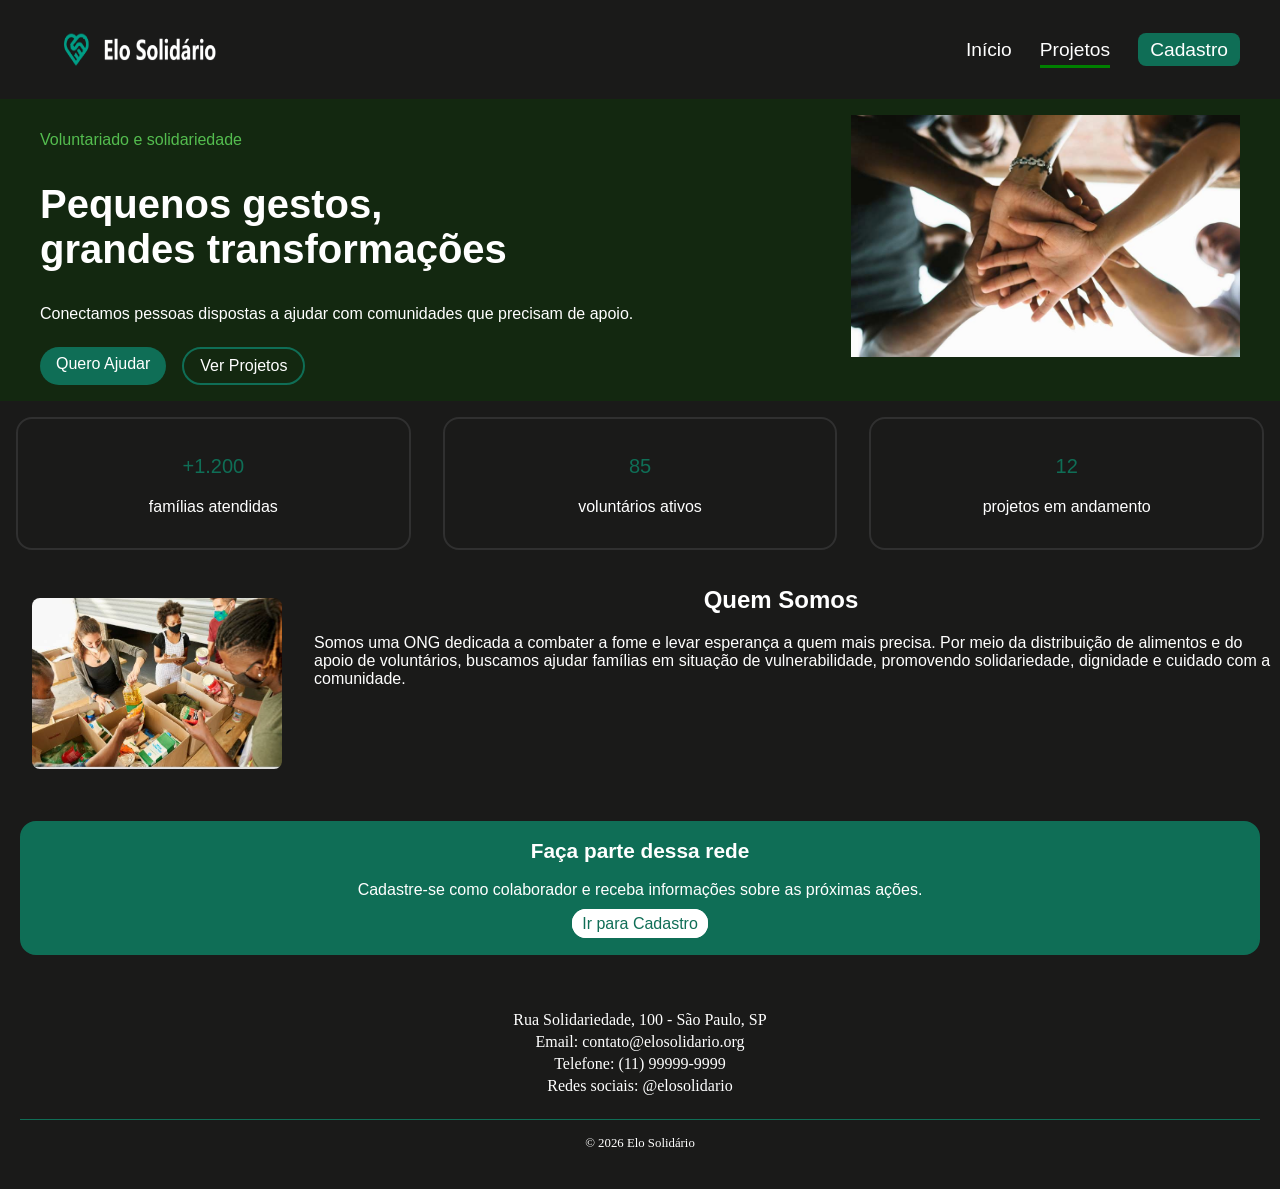
==== index.html @ 7ad9a14f "Estiliza section de cadastro e rodape" ====
<!doctype html>
<html lang="pt-BR">
  <head>
    <meta charset="UTF-8" />
    <meta name="viewport" content="width=device-width, initial-scale=1.0" />
    <title>Elo Solidário</title>
    <link rel="stylesheet" href="style.css" />
  </head>
  <body>
    <header class="cabecalho">
      <img
        class="cabecalho__logo"
        src="img/elo-solidario-logo.png"
        width="200"
        height="67"
        alt="logo elo solidário"
      />

      <nav class="menu">
        <ul class="menu__lista">
          <li class="menu__item">
            <a class="menu__link" href="index.html">Início</a>
          </li>
          <li class="menu__item">
            <a class="menu__link-ativo" href="projetos.html">Projetos</a>
            <ul class="menu__submenu">
              <li>
                <a class="menu__sublink" href="projetos.html#como-doar"
                  >Como doar</a
                >
              </li>
              <li>
                <a class="menu__sublink" href="projetos.html#voluntario"
                  >Seja Voluntário</a
                >
              </li>
            </ul>
          </li>
          <li class="menu__item">
            <a class="menu__botao" href="cadastro.html">Cadastro</a>
          </li>
        </ul>
      </nav>
    </header>

    <main>
      <div id="app"></div>

      <section class="destaque">
        <div class="caixa__principal">
          <div class="conteudo__texto">
            <p class="texto__secundario">Voluntariado e solidariedade</p>
            <h1 class="texto__principal">
              Pequenos gestos, grandes transformações
            </h1>
            <p class="texto__paragrafo">
              Conectamos pessoas dispostas a ajudar com comunidades que precisam
              de apoio.
            </p>

            <div class="botoes__acao">
              <a class="btn__ajudar" href="cadastro.html" data-link=""
                >Quero Ajudar</a
              >
              <a class="btn__projetos" href="projetos.html" data-link=""
                >Ver Projetos</a
              >
            </div>
          </div>

          <div class="imagem__principal">
            <img
              src="img/foto-de-capa.jpg"
              width="250"
              height="150"
              alt="Pessoas participando de uma ação solidária"
            />
          </div>
        </div>
      </section>

      <section class="numeros">
        <div class="numeros__item">
          <p class="numeros__valor">+1.200</p>
          <p class="numeros__descricao">famílias atendidas</p>
        </div>
        <div class="numeros__item">
          <p class="numeros__valor">85</p>
          <p class="numeros__descricao">voluntários ativos</p>
        </div>
        <div class="numeros__item">
          <p class="numeros__valor">12</p>
          <p class="numeros__descricao">projetos em andamento</p>
        </div>
      </section>

      <section class="quem__somos">
        <div class="quem__somos__container">
          <img
            class="quem__somos__imagem"
            src="img/quem-somos-nos.jpg"
            width="250"
            height="150"
            alt="Voluntários organizando alimentos para doação"
          />
          <div class="quem__somos__texto">
            <h2 class="quem__somos__principal">Quem Somos</h2>
            <p class="quem__somos__paragrafo">
              Somos uma ONG dedicada a combater a fome e levar esperança a quem
              mais precisa. Por meio da distribuição de alimentos e do apoio de
              voluntários, buscamos ajudar famílias em situação de
              vulnerabilidade, promovendo solidariedade, dignidade e cuidado com
              a comunidade.
            </p>
          </div>
        </div>
      </section>
      <div class="parte__escura">
        <section class="chamada__cadastro">
          <div class="chamada__cadastro__container">
            <h2 class="chamada__cadastro__titulo">Faça parte dessa rede</h2>
            <p class="chamada__cadastro__descricao">
              Cadastre-se como colaborador e receba informações sobre as
              próximas ações.
            </p>
            <a href="cadastro.html" class="chamada__cadastro__botao"
              >Ir para Cadastro</a
            >
          </div>
        </section>
      </div>
    </main>

    <footer class="rodape">
      <address class="rodape__contato">
        <p>Rua Solidariedade, 100 - São Paulo, SP</p>
        <p>Email: contato@elosolidario.org</p>
        <p>Telefone: (11) 99999-9999</p>
        <p>Redes sociais: @elosolidario</p>
      </address>

      <p class="rodape__copyright">&copy; 2026 Elo Solidário</p>
    </footer>
    <script type="module" src="main.js"></script>
  </body>
</html>
---- style.css ----
body {
  margin: 0;
}

/* MENU CABEÇALHO */

.cabecalho {
  background-color: #1a1a19;
  margin: auto 0;
  display: flex;
  justify-content: space-between;
  align-items: center;
  padding: 16px 40px;
}
.menu__lista {
  display: flex;
  align-items: baseline;
  gap: 28px;
  list-style: none;
  margin: 0;
  padding: 0;
}

.menu__link,
.menu__link-ativo,
.menu__botao {
  color: white;
  font-size: 1.2rem;
  font-family: "Franklin Gothic Medium", "Arial Narrow", Arial, sans-serif;
  text-decoration: none;
}

.menu__link-ativo {
  border-bottom: 3px solid green;
  padding-bottom: 5px;
}

.menu__botao {
  background-color: #0f6e56;
  padding: 6px 12px;
  border-radius: 8px;
}

.menu__item {
  position: relative;
}

.menu__submenu {
  display: none;
  position: absolute;
  top: 100%;
  left: 0;
  list-style: none;
  margin: 0;
  padding: 0;
  background-color: #1a1a19;
}
.menu__item:hover .menu__submenu,
.menu__item:focus-within .menu__submenu {
  display: block;
}

.menu__sublink {
  color: white;
  text-decoration: none;
  display: block;
  padding: 8px 16px;
  white-space: nowrap;
  font-family: "Franklin Gothic Medium", "Arial Narrow", Arial, sans-serif;
  font-size: 1.2rem;
}

/* CAIXA PRINCIPAL */
.destaque {
  background-color: #132810;
  padding: 0;
}

.caixa__principal {
  padding: 1rem 40px;
  display: flex;
  align-items: flex-start;
  gap: 2rem;
}

.texto__principal {
  font-size: 2.5rem;
  max-width: 500px;
  font-family: "Franklin Gothic Medium", "Arial Narrow", Arial, sans-serif;
  color: white;
}

.texto__secundario {
  font-size: 1rem;
  font-family: "Franklin Gothic Medium", "Arial Narrow", Arial, sans-serif;
  color: #54bd4f;
}

.texto__paragrafo {
  font-size: 1rem;
  font-family: "Franklin Gothic Medium", "Arial Narrow", Arial, sans-serif;
  color: white;
  max-width: 600px;
  margin-top: 1rem;
}

.botoes__acao {
  display: flex;
  gap: 1rem;
  margin-top: 1.5rem;
  flex-wrap: wrap;
}
.btn__ajudar {
  background-color: #0f6e56;
  color: white;
  padding: 8px 16px;
  border-radius: 20px;
  text-decoration: none;
  font-family: "Franklin Gothic Medium", "Arial Narrow", Arial, sans-serif;
  font-size: 1rem;
}

.btn__projetos {
  background-color: #132810;
  border: 2px solid #0f6e56;
  color: white;
  padding: 8px 16px;
  border-radius: 20px;
  text-decoration: none;
  font-family: "Franklin Gothic Medium", "Arial Narrow", Arial, sans-serif;
  font-size: 1rem;
}

.conteudo__texto {
  flex: 2;
}

.imagem__principal {
  max-width: 100%;
  width: 100%;
  height: auto;
  border-radius: 8px;
  flex: 1;
}

.imagem__principal img {
  width: 100%;
  max-width: 450px;
  height: auto;
  display: block;
  margin-left: auto;
}

/* NUMERO DE PROJETOS */
.numeros {
  display:flex;
  background-color:#1A1A19;
  justify-content:center;
}
.numeros__item {
  border:2px solid #303030;
  padding:1rem 4rem;
  margin:1rem;
  border-radius:16px;
  width: 300px;
}

.numeros__valor {
  font-size:1.25rem;
  color:#0F6E56;
  font-family: "Franklin Gothic Medium", "Arial Narrow", Arial, sans-serif;
  text-align:center;
}

.numeros__descricao {
  font-size:1rem;
  color: white;
  font-family: "Franklin Gothic Medium", "Arial Narrow", Arial, sans-serif;
  text-align:center;
}

/* QUEM SOMOS NOS */
.quem__somos {
  background-color: #1A1A19;
}

.quem__somos__container {
  display:flex;
}

.quem__somos__imagem {
  max-width: 100%;
  width: 250px;
  height: auto;
  border-radius: 8px;
  margin-top: 2rem;
  margin-bottom: 2rem;
  margin-left: 2rem;
}

.quem__somos__principal {
  font-size: 1.5rem;
  color: white;
  font-family: "Franklin Gothic Medium", "Arial Narrow", Arial, sans-serif;
  text-align: center;
}

.quem__somos__paragrafo {
  font-size: 1rem;
  color: white;
  font-family: "Franklin Gothic Medium", "Arial Narrow", Arial, sans-serif;
  margin-top: 0.5rem;
  margin-left: 2rem;
}


/* CHAMADA PARA CADASTRO */
.parte__escura,
footer {
  background-color: #1a1a19;
  display: flow-root;
  padding: 20px;
}

.parte__escura .chamada__cadastro {
  background-color: transparent;
}

.chamada__cadastro__container {
  border: 2px solid #0f6e56;
  background-color: #0f6e56;
  border-radius: 16px;
  text-align: center;
  padding-bottom: 20px;
}

.chamada__cadastro__titulo {
  font-size: 1.3rem;
  color: white;
  font-family: "Franklin Gothic Medium", "Arial Narrow", Arial, sans-serif;
  text-align: center;
  margin-top: 1rem;
}

.chamada__cadastro__descricao {
  font-size: 1rem;
  color: white;
  font-family: "Franklin Gothic Medium", "Arial Narrow", Arial, sans-serif;
  text-align: center;
  margin-top: 0.5rem;
  margin-bottom: 1rem;
}

.chamada__cadastro__botao {
  text-decoration: none;
  border: 2px solid white;
  color: #0f6e56;
  background-color: white;
  border-radius: 14px;
  margin-bottom: 1rem;
  font-family: "Franklin Gothic Medium", "Arial Narrow", Arial, sans-serif;
  font-size: 1rem;
  padding: 4px 8px;
}

/* RODAPÉ */

.rodape {
background-color: #1a1a19;
  color: #ffffff;
  text-align: center;
  padding: 32px 20px;
}

.rodape__contato p {
  margin: 4px 0;
  font-style: normal;
  font-size: 1rem;
}

footer p {
  margin: 6px 0;
  font-size: 0.9rem;
}

footer > p {
  margin-top: 24px;
  padding-top: 16px;
  border-top: 1px solid #0f6e56;
  font-size: 0.8rem;
}


.toast {
  display: none;
  position: fixed;
  right: 1.5rem;
  bottom: 1.5rem;
  max-width: 320px;
  padding: 0.9rem 1rem;
  background-color: #0f6e56;
  color: #ffffff;
  border-radius: 8px;
  box-shadow: 0 8px 24px rgba(0, 0, 0, 0.35);
  font-weight: 600;
  z-index: 10;
}

.toast--visivel {
  display: block;
}

.toast::before {
  content: "✓ ";
}

.campo--erro {
  border: 2px solid #b3261e;
  background-color: #fdf3f2;
}

.campo--erro:focus {
  outline: 2px solid #b3261e;
  outline-offset: 2px;
}

.campo__erro {
  display: block;
  color: #b3261e;
  font-size: 0.875rem;
  margin-top: 0.25rem;
  margin-bottom: 0.75rem;
}

.campo__erro:empty {
  display: none;
}

/* Alto contraste */

.botao-contraste {
  background-color: transparent;
  color: white;
  border: 2px solid #000000;
  padding: 6px 12px;
  cursor: pointer;
  border-radius: 8px;
  font-family: "Franklin Gothic Medium", "Arial Narrow", Arial, sans-serif;
  border: 2px solid #ffffff;
}

body.alto-contraste {
  background-color: #000000;
  color: #ffffff;
}

body.alto-contraste header,
body.alto-contraste footer,
body.alto-contraste .cabecalho {
  background-color: #000000;
  color: #ffffff;
}

body.alto-contraste a {
  color: #ffff00;
}

body.alto-contraste input,
body.alto-contraste select,
body.alto-contraste button {
  background-color: #000000;
  color: #ffffff;
  border: 2px solid #ffffff;
}

a:focus-visible,
button:focus-visible,
input:focus-visible,
select:focus-visible {
  outline: 3px solid #ffff00;
  outline-offset: 3px;
}
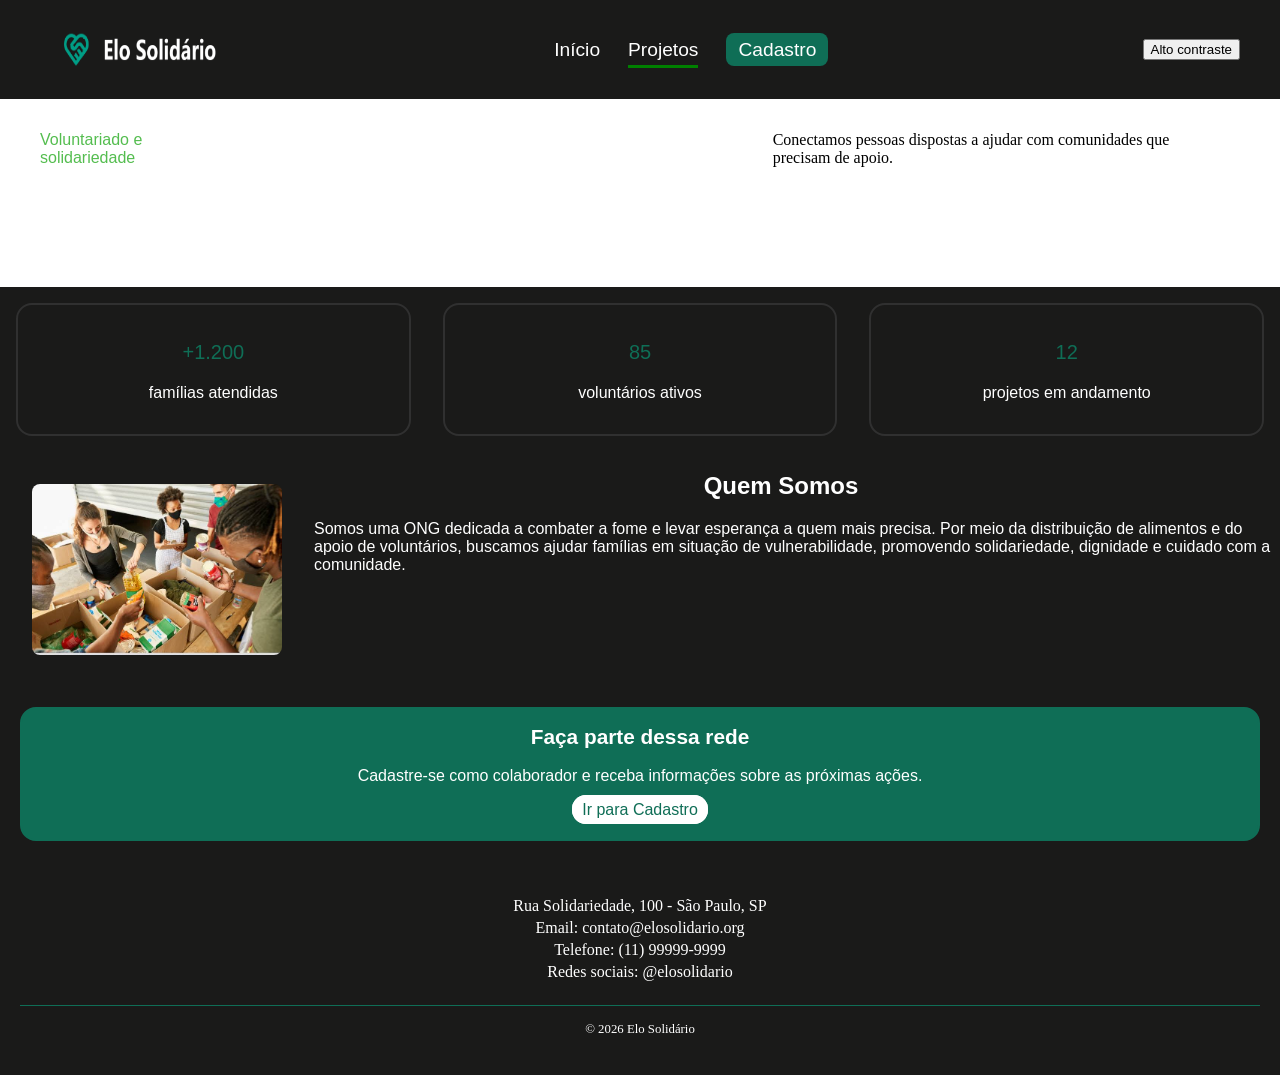
==== commit 32382703: "Merge branch 'main' into feature/estilizacao-css" ====
--- a/index.html
+++ b/index.html
@@ -41,32 +41,28 @@
           </li>
         </ul>
       </nav>
+       <button
+        id="alternar-contraste"
+        class="botao-contraste"
+        type="button"
+        aria-pressed="false"
+      >
+        Alto contraste
+      </button>
     </header>
 
     <main>
       <div id="app"></div>
 
-      <section class="destaque">
-        <div class="caixa__principal">
-          <div class="conteudo__texto">
-            <p class="texto__secundario">Voluntariado e solidariedade</p>
-            <h1 class="texto__principal">
-              Pequenos gestos, grandes transformações
-            </h1>
-            <p class="texto__paragrafo">
-              Conectamos pessoas dispostas a ajudar com comunidades que precisam
-              de apoio.
-            </p>
-
-            <div class="botoes__acao">
-              <a class="btn__ajudar" href="cadastro.html" data-link=""
-                >Quero Ajudar</a
-              >
-              <a class="btn__projetos" href="projetos.html" data-link=""
-                >Ver Projetos</a
-              >
-            </div>
-          </div>
+      <section class="caixa__principal">
+        <p class="texto__secundario">Voluntariado e solidariedade</p>
+        <h1 class="texto__principal">
+          Pequenos gestos, grandes transformações
+        </h1>
+        <p>
+          Conectamos pessoas dispostas a ajudar com comunidades que precisam de
+          apoio.
+        </p>
 
           <div class="imagem__principal">
             <img
@@ -78,6 +74,7 @@
           </div>
         </div>
       </section>
+      </main>
 
       <section class="numeros">
         <div class="numeros__item">
--- a/style.css
+++ b/style.css
@@ -336,17 +336,14 @@
   display: none;
 }
 
-/* Alto contraste */
+--Alto contraste--
 
 .botao-contraste {
-  background-color: transparent;
-  color: white;
+  background-color: #ffffff;
+  color: #000000;
   border: 2px solid #000000;
   padding: 6px 12px;
   cursor: pointer;
-  border-radius: 8px;
-  font-family: "Franklin Gothic Medium", "Arial Narrow", Arial, sans-serif;
-  border: 2px solid #ffffff;
 }
 
 body.alto-contraste {
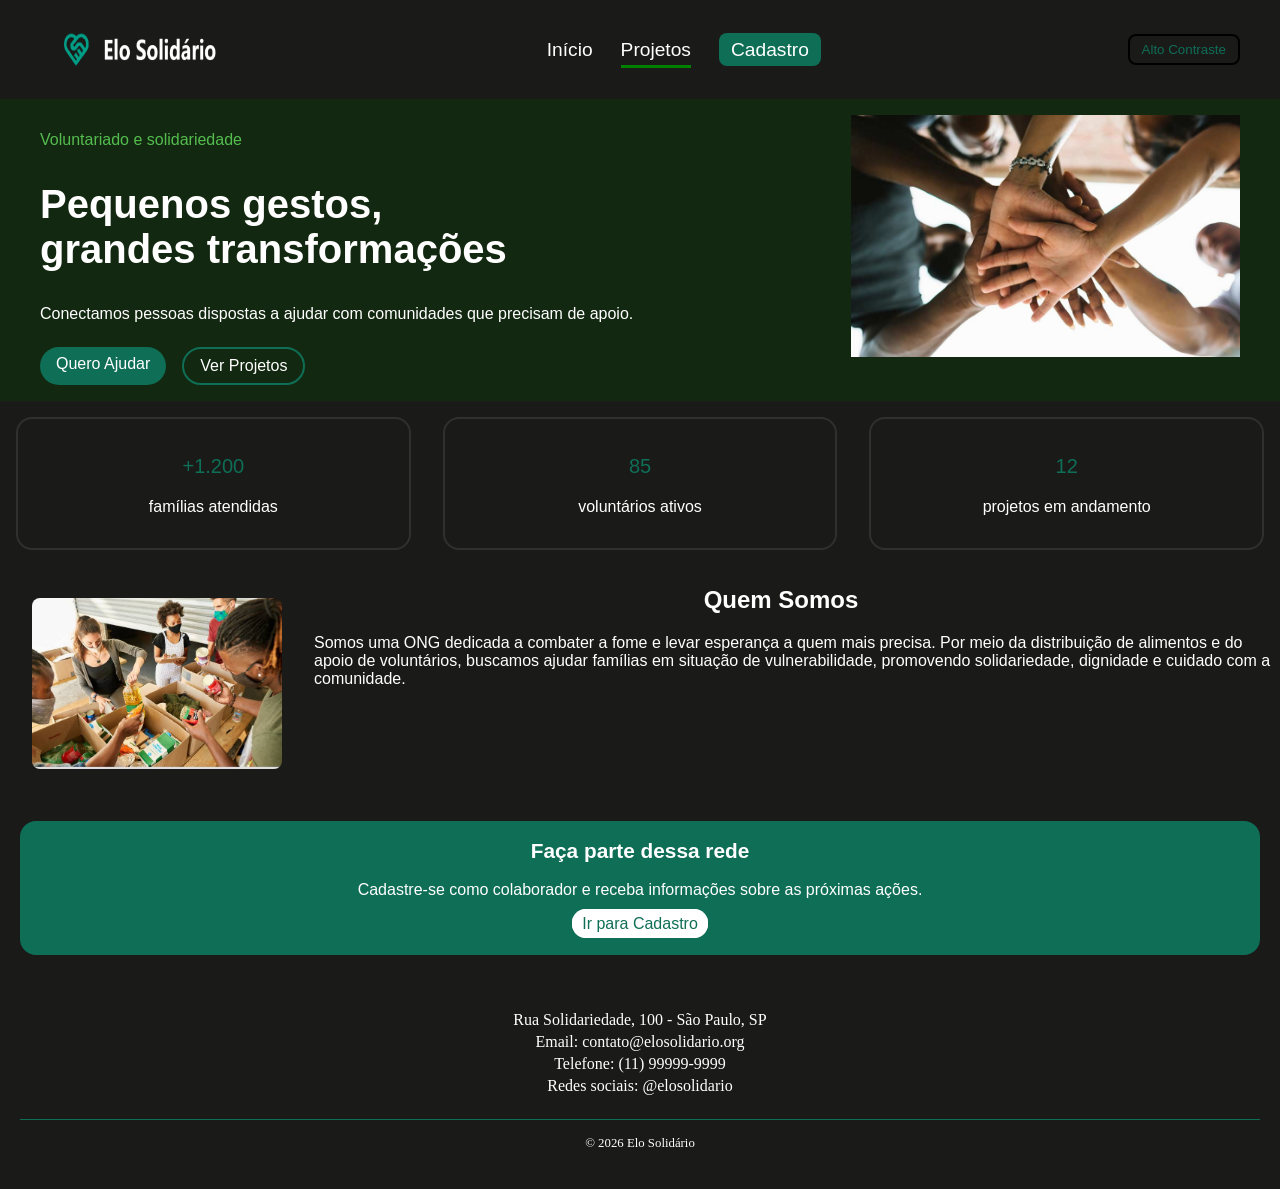
==== commit e1132ac7: "Estiliza section de cadastro e rodape" ====
--- a/index.html
+++ b/index.html
@@ -41,28 +41,36 @@
           </li>
         </ul>
       </nav>
-       <button
-        id="alternar-contraste"
-        class="botao-contraste"
-        type="button"
-        aria-pressed="false"
-      >
-        Alto contraste
-      </button>
+     <div class="acessibilidade">
+        <button class="botao__contraste" aria-label="Ativar alto contraste">Alto Contraste</button>
+      </div>
     </header>
 
     <main>
       <div id="app"></div>
 
-      <section class="caixa__principal">
-        <p class="texto__secundario">Voluntariado e solidariedade</p>
-        <h1 class="texto__principal">
-          Pequenos gestos, grandes transformações
-        </h1>
-        <p>
-          Conectamos pessoas dispostas a ajudar com comunidades que precisam de
-          apoio.
-        </p>
+      <section class="destaque">
+        <div class="caixa__principal">
+          <div class="conteudo__texto">
+            <p class="texto__secundario">Voluntariado e solidariedade</p>
+            <h1 class="texto__principal">
+              Pequenos gestos, grandes transformações
+            </h1>
+            <p class="texto__paragrafo">
+              Conectamos pessoas dispostas a ajudar com comunidades que precisam
+              de apoio.
+            </p>
+
+            <div class="botoes__acao">
+              <a class="btn__ajudar" href="cadastro.html" data-link=""
+                >Quero Ajudar</a
+              >
+              <a class="btn__projetos" href="projetos.html" data-link=""
+                >Ver Projetos</a
+              >
+            </div>
+          </div>
+          
 
           <div class="imagem__principal">
             <img
--- a/style.css
+++ b/style.css
@@ -336,14 +336,15 @@
   display: none;
 }
 
---Alto contraste--
-
-.botao-contraste {
-  background-color: #ffffff;
-  color: #000000;
-  border: 2px solid #000000;
+/*Alto contraste*/
+
+.botao__contraste {
+  background-color: transparent;
+  color: #0f6e56;             
+  border: 2px solid #000000; 
   padding: 6px 12px;
-  cursor: pointer;
+  cursor: pointer; 
+  border-radius: 8px;       
 }
 
 body.alto-contraste {
@@ -376,4 +377,4 @@
 select:focus-visible {
   outline: 3px solid #ffff00;
   outline-offset: 3px;
-}
+}
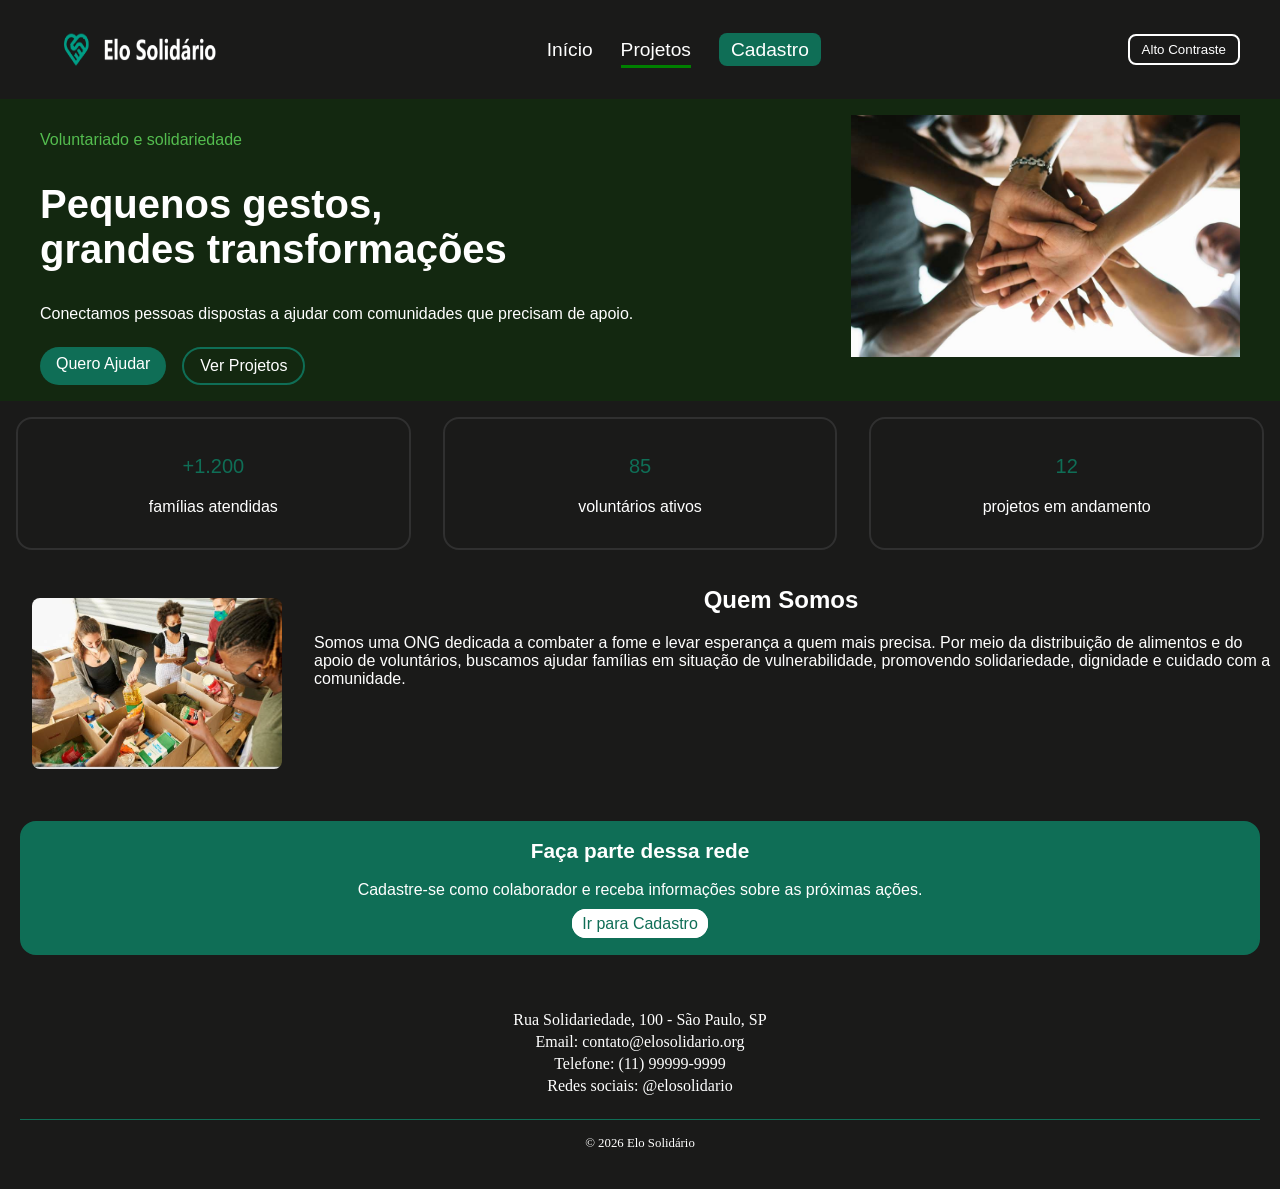
==== commit 23d72933: "fix: resolve sintaxe css e estrutura html" ====
--- a/index.html
+++ b/index.html
@@ -25,14 +25,10 @@
             <a class="menu__link-ativo" href="projetos.html">Projetos</a>
             <ul class="menu__submenu">
               <li>
-                <a class="menu__sublink" href="projetos.html#como-doar"
-                  >Como doar</a
-                >
+                <a class="menu__sublink" href="projetos.html#como-doar">Como doar</a>
               </li>
               <li>
-                <a class="menu__sublink" href="projetos.html#voluntario"
-                  >Seja Voluntário</a
-                >
+                <a class="menu__sublink" href="projetos.html#voluntario">Seja Voluntário</a>
               </li>
             </ul>
           </li>
@@ -57,20 +53,14 @@
               Pequenos gestos, grandes transformações
             </h1>
             <p class="texto__paragrafo">
-              Conectamos pessoas dispostas a ajudar com comunidades que precisam
-              de apoio.
+              Conectamos pessoas dispostas a ajudar com comunidades que precisam de apoio.
             </p>
 
             <div class="botoes__acao">
-              <a class="btn__ajudar" href="cadastro.html" data-link=""
-                >Quero Ajudar</a
-              >
-              <a class="btn__projetos" href="projetos.html" data-link=""
-                >Ver Projetos</a
-              >
+              <a class="btn__ajudar" href="cadastro.html" data-link="">Quero Ajudar</a>
+              <a class="btn__projetos" href="projetos.html" data-link="">Ver Projetos</a>
             </div>
           </div>
-          
 
           <div class="imagem__principal">
             <img
@@ -82,7 +72,6 @@
           </div>
         </div>
       </section>
-      </main>
 
       <section class="numeros">
         <div class="numeros__item">
@@ -120,17 +109,15 @@
           </div>
         </div>
       </section>
+
       <div class="parte__escura">
         <section class="chamada__cadastro">
           <div class="chamada__cadastro__container">
             <h2 class="chamada__cadastro__titulo">Faça parte dessa rede</h2>
             <p class="chamada__cadastro__descricao">
-              Cadastre-se como colaborador e receba informações sobre as
-              próximas ações.
+              Cadastre-se como colaborador e receba informações sobre as próximas ações.
             </p>
-            <a href="cadastro.html" class="chamada__cadastro__botao"
-              >Ir para Cadastro</a
-            >
+            <a href="cadastro.html" class="chamada__cadastro__botao">Ir para Cadastro</a>
           </div>
         </section>
       </div>
@@ -148,4 +135,4 @@
     </footer>
     <script type="module" src="main.js"></script>
   </body>
-</html>
+</html>
--- a/style.css
+++ b/style.css
@@ -6,7 +6,7 @@
 
 .cabecalho {
   background-color: #1a1a19;
-  margin: auto 0;
+  margin: 0 auto; /* 🛠️ CORRIGIDO: Era 'auto 0', o que é uma sintaxe inválida para margin horizontal/vertical combinada dessa forma */
   display: flex;
   justify-content: space-between;
   align-items: center;
@@ -266,7 +266,7 @@
 /* RODAPÉ */
 
 .rodape {
-background-color: #1a1a19;
+  background-color: #1a1a19;
   color: #ffffff;
   text-align: center;
   padding: 32px 20px;
@@ -336,45 +336,91 @@
   display: none;
 }
 
-/*Alto contraste*/
+/* ==========================================================================
+   ALTO CONTRASTE (Padrões eMAG / WCAG com especificidade blindada)
+   ========================================================================== */
 
 .botao__contraste {
   background-color: transparent;
-  color: #0f6e56;             
-  border: 2px solid #000000; 
+  color: #ffffff;             /* 🛠️ AJUSTADO: Mudado de verde para branco para dar leitura perfeita no seu header preto */
+  border: 2px solid #ffffff;  /* 🛠️ AJUSTADO: Borda branca para destacar o botão no menu */
   padding: 6px 12px;
   cursor: pointer; 
   border-radius: 8px;       
 }
 
 body.alto-contraste {
-  background-color: #000000;
-  color: #ffffff;
-}
-
-body.alto-contraste header,
-body.alto-contraste footer,
-body.alto-contraste .cabecalho {
-  background-color: #000000;
-  color: #ffffff;
-}
-
-body.alto-contraste a {
-  color: #ffff00;
-}
-
+  background-color: #000000 !important;
+  color: #ffffff !important;
+}
+
+/* Força todas as seções estruturais do seu projeto a ficarem pretas */
+body.alto-contraste .cabecalho,
+body.alto-contraste .destaque,
+body.alto-contraste .numeros,
+body.alto-contraste .quem__somos,
+body.alto-contraste .parte__escura,
+body.alto-contraste .rodape,
+body.alto-contraste .menu__submenu {
+  background-color: #000000 !important;
+  color: #ffffff !important;
+  border-color: #ffffff !important;
+}
+
+/* Remove fundos verdes e destaca os cards/containers com borda branca */
+body.alto-contraste .numeros__item,
+body.alto-contraste .chamada__cadastro__container {
+  background-color: #000000 !important;
+  border: 3px solid #ffffff !important;
+}
+
+/* Títulos importantes e métricas ganham o amarelo acessível */
+body.alto-contraste h1,
+body.alto-contraste h2,
+body.alto-contraste .texto__principal,
+body.alto-contraste .texto__secundario,
+body.alto-contraste .numeros__valor,
+body.alto-contraste .chamada__cadastro__titulo {
+  color: #ffff00 !important;
+}
+
+/* Transforma botões verdes de ação em elementos de alto contraste */
+body.alto-contraste .menu__botao,
+body.alto-contraste .btn__ajudar,
+body.alto-contraste .btn__projetos,
+body.alto-contraste .chamada__cadastro__botao {
+  background-color: #000000 !important;
+  color: #ffff00 !important;
+  border: 2px solid #ffff00 !important;
+  text-decoration: none !important;
+}
+
+/* Inverte a cor do próprio botão de contraste ao ser ativado */
+body.alto-contraste .botao__contraste {
+  background-color: #ffff00 !important;
+  color: #000000 !important;
+  border-color: #ffff00 !important;
+}
+
+/* Altera a linha verde de link ativo para amarelo */
+body.alto-contraste .menu__link-ativo {
+  border-bottom: 3px solid #ffff00 !important;
+  color: #ffff00 !important;
+}
+
+/* Acessibilidade de inputs, formulários e foco geral por teclado */
 body.alto-contraste input,
 body.alto-contraste select,
 body.alto-contraste button {
-  background-color: #000000;
-  color: #ffffff;
-  border: 2px solid #ffffff;
+  background-color: #000000 !important;
+  color: #ffffff !important;
+  border: 2px solid #ffffff !important;
 }
 
 a:focus-visible,
 button:focus-visible,
 input:focus-visible,
 select:focus-visible {
-  outline: 3px solid #ffff00;
-  outline-offset: 3px;
+  outline: 3px solid #ffff00 !important;
+  outline-offset: 3px !important;
 }
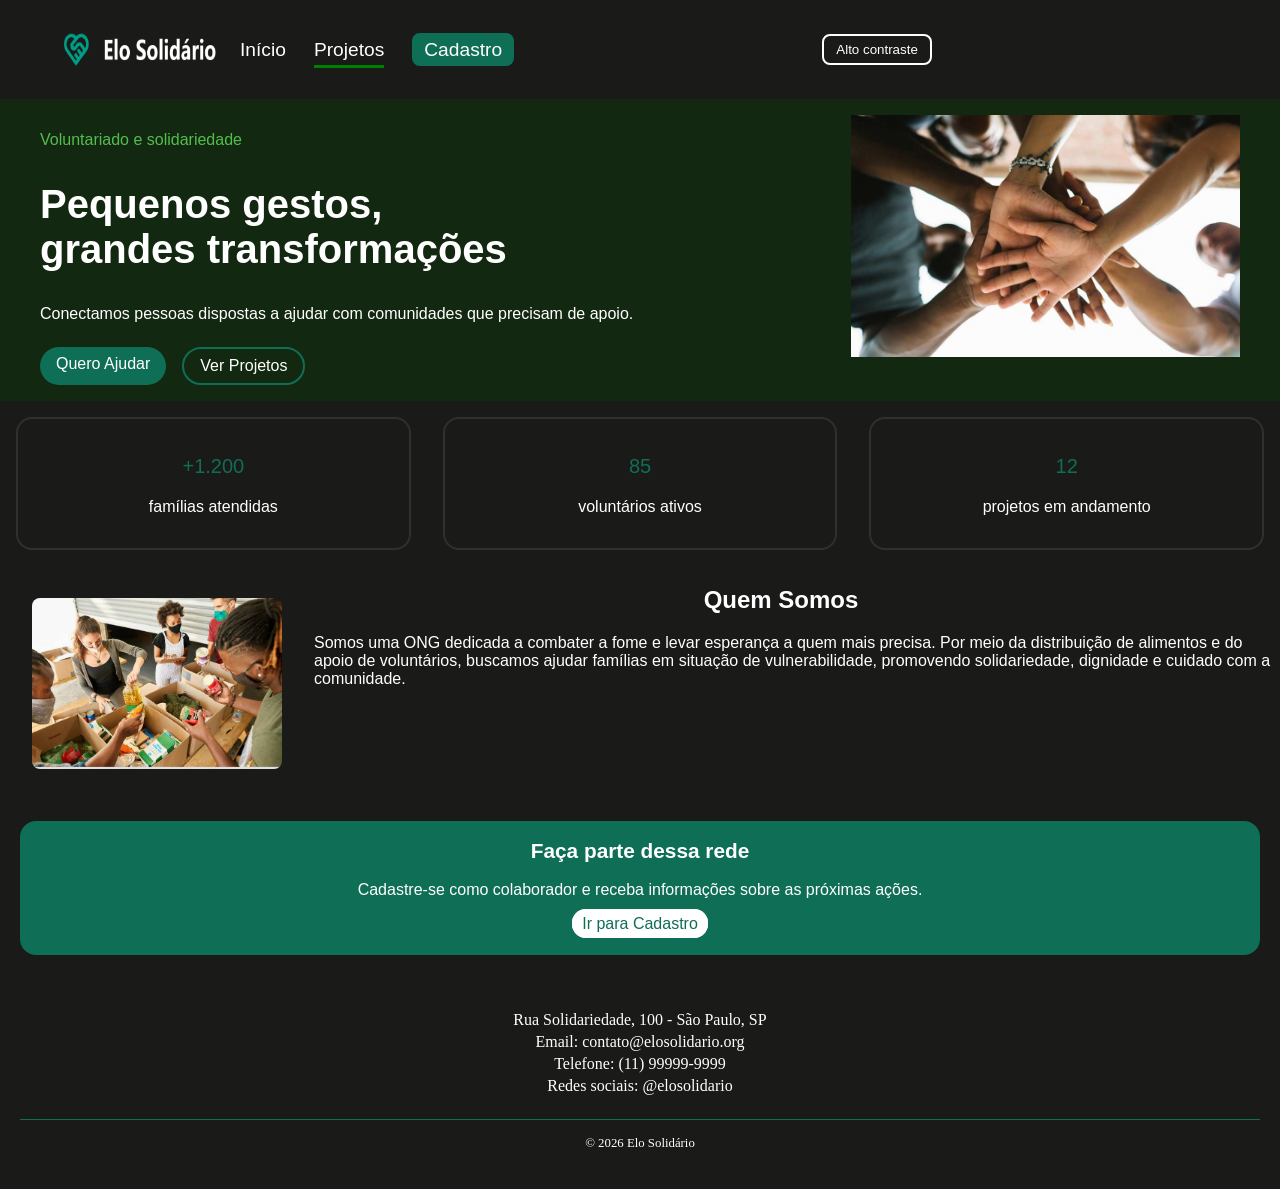
==== commit 12147e8e: "Merge branch 'feature/estilizacao-css' of https://github.com/BiancaBarcaa/Elo-solidario into feature" ====
--- a/index.html
+++ b/index.html
@@ -4,7 +4,7 @@
     <meta charset="UTF-8" />
     <meta name="viewport" content="width=device-width, initial-scale=1.0" />
     <title>Elo Solidário</title>
-    <link rel="stylesheet" href="style.css" />
+    <link rel="stylesheet" href="/css/style.css"/>
   </head>
   <body>
     <header class="cabecalho">
@@ -37,9 +37,14 @@
           </li>
         </ul>
       </nav>
-     <div class="acessibilidade">
-        <button class="botao__contraste" aria-label="Ativar alto contraste">Alto Contraste</button>
-      </div>
+       <button
+        id="alternar-contraste"
+        class="botao__contraste"
+        type="button"
+        aria-pressed="false"
+      >
+        Alto contraste
+      </button>
     </header>
 
     <main>
@@ -133,6 +138,6 @@
 
       <p class="rodape__copyright">&copy; 2026 Elo Solidário</p>
     </footer>
-    <script type="module" src="main.js"></script>
+    <script type="module" src="/js/main.js"></script>
   </body>
 </html>
--- a/css/style.css
+++ b/css/style.css
@@ -0,0 +1,621 @@
+body {
+  margin: 0;
+}
+
+/* MENU CABEÇALHO */
+
+.cabecalho {
+  background-color: #1a1a19;
+  margin: 0 auto; /* 🛠️ CORRIGIDO: Era 'auto 0', o que é uma sintaxe inválida para margin horizontal/vertical combinada dessa forma */
+  display: flex;
+  justify-content: space-between;
+  align-items: center;
+  padding: 16px 40px;
+}
+.menu__lista {
+  display: flex;
+  align-items: baseline;
+  gap: 28px;
+  list-style: none;
+  margin: 0;
+  padding: 0;
+}
+
+.menu__link,
+.menu__link-ativo,
+.menu__botao {
+  color: white;
+  font-size: 1.2rem;
+  font-family: "Franklin Gothic Medium", "Arial Narrow", Arial, sans-serif;
+  text-decoration: none;
+}
+
+.menu__link-ativo {
+  border-bottom: 3px solid green;
+  padding-bottom: 5px;
+}
+
+.menu__botao {
+  background-color: #0f6e56;
+  padding: 6px 12px;
+  border-radius: 8px;
+}
+
+.menu__item {
+  position: relative;
+}
+
+.menu__submenu {
+  display: none;
+  position: absolute;
+  top: 100%;
+  left: 0;
+  list-style: none;
+  margin: 0;
+  padding: 0;
+  background-color: #1a1a19;
+}
+.menu__item:hover .menu__submenu,
+.menu__item:focus-within .menu__submenu {
+  display: block;
+}
+
+.menu__sublink {
+  color: white;
+  text-decoration: none;
+  display: block;
+  padding: 8px 16px;
+  white-space: nowrap;
+  font-family: "Franklin Gothic Medium", "Arial Narrow", Arial, sans-serif;
+  font-size: 1.2rem;
+}
+
+/* CAIXA PRINCIPAL */
+.destaque {
+  background-color: #132810;
+  padding: 0;
+}
+
+.caixa__principal {
+  padding: 1rem 40px;
+  display: flex;
+  align-items: flex-start;
+  gap: 2rem;
+}
+
+.texto__principal {
+  font-size: 2.5rem;
+  max-width: 500px;
+  font-family: "Franklin Gothic Medium", "Arial Narrow", Arial, sans-serif;
+  color: white;
+}
+
+.texto__secundario {
+  font-size: 1rem;
+  font-family: "Franklin Gothic Medium", "Arial Narrow", Arial, sans-serif;
+  color: #54bd4f;
+}
+
+.texto__paragrafo {
+  font-size: 1rem;
+  font-family: "Franklin Gothic Medium", "Arial Narrow", Arial, sans-serif;
+  color: white;
+  max-width: 600px;
+  margin-top: 1rem;
+}
+
+.botoes__acao {
+  display: flex;
+  gap: 1rem;
+  margin-top: 1.5rem;
+  flex-wrap: wrap;
+}
+.btn__ajudar {
+  background-color: #0f6e56;
+  color: white;
+  padding: 8px 16px;
+  border-radius: 20px;
+  text-decoration: none;
+  font-family: "Franklin Gothic Medium", "Arial Narrow", Arial, sans-serif;
+  font-size: 1rem;
+}
+
+.btn__projetos {
+  background-color: #132810;
+  border: 2px solid #0f6e56;
+  color: white;
+  padding: 8px 16px;
+  border-radius: 20px;
+  text-decoration: none;
+  font-family: "Franklin Gothic Medium", "Arial Narrow", Arial, sans-serif;
+  font-size: 1rem;
+}
+
+.conteudo__texto {
+  flex: 2;
+}
+
+.imagem__principal {
+  max-width: 100%;
+  width: 100%;
+  height: auto;
+  border-radius: 8px;
+  flex: 1;
+}
+
+.imagem__principal img {
+  width: 100%;
+  max-width: 450px;
+  height: auto;
+  display: block;
+  margin-left: auto;
+}
+
+/* NUMERO DE PROJETOS */
+.numeros {
+  display: flex;
+  background-color: #1a1a19;
+  justify-content: center;
+}
+.numeros__item {
+  border: 2px solid #303030;
+  padding: 1rem 4rem;
+  margin: 1rem;
+  border-radius: 16px;
+  width: 300px;
+}
+
+.numeros__valor {
+  font-size: 1.25rem;
+  color: #0f6e56;
+  font-family: "Franklin Gothic Medium", "Arial Narrow", Arial, sans-serif;
+  text-align: center;
+}
+
+.numeros__descricao {
+  font-size: 1rem;
+  color: white;
+  font-family: "Franklin Gothic Medium", "Arial Narrow", Arial, sans-serif;
+  text-align: center;
+}
+
+/* QUEM SOMOS NOS */
+.quem__somos {
+  background-color: #1a1a19;
+}
+
+.quem__somos__container {
+  display: flex;
+}
+
+.quem__somos__imagem {
+  max-width: 100%;
+  width: 250px;
+  height: auto;
+  border-radius: 8px;
+  margin-top: 2rem;
+  margin-bottom: 2rem;
+  margin-left: 2rem;
+}
+
+.quem__somos__principal {
+  font-size: 1.5rem;
+  color: white;
+  font-family: "Franklin Gothic Medium", "Arial Narrow", Arial, sans-serif;
+  text-align: center;
+}
+
+.quem__somos__paragrafo {
+  font-size: 1rem;
+  color: white;
+  font-family: "Franklin Gothic Medium", "Arial Narrow", Arial, sans-serif;
+  margin-top: 0.5rem;
+  margin-left: 2rem;
+}
+
+/* CHAMADA PARA CADASTRO */
+.parte__escura,
+footer {
+  background-color: #1a1a19;
+  display: flow-root;
+  padding: 20px;
+}
+
+.parte__escura .chamada__cadastro {
+  background-color: transparent;
+}
+
+.chamada__cadastro__container {
+  border: 2px solid #0f6e56;
+  background-color: #0f6e56;
+  border-radius: 16px;
+  text-align: center;
+  padding-bottom: 20px;
+}
+
+.chamada__cadastro__titulo {
+  font-size: 1.3rem;
+  color: white;
+  font-family: "Franklin Gothic Medium", "Arial Narrow", Arial, sans-serif;
+  text-align: center;
+  margin-top: 1rem;
+}
+
+.chamada__cadastro__descricao {
+  font-size: 1rem;
+  color: white;
+  font-family: "Franklin Gothic Medium", "Arial Narrow", Arial, sans-serif;
+  text-align: center;
+  margin-top: 0.5rem;
+  margin-bottom: 1rem;
+}
+
+.chamada__cadastro__botao {
+  text-decoration: none;
+  border: 2px solid white;
+  color: #0f6e56;
+  background-color: white;
+  border-radius: 14px;
+  margin-bottom: 1rem;
+  font-family: "Franklin Gothic Medium", "Arial Narrow", Arial, sans-serif;
+  font-size: 1rem;
+  padding: 4px 8px;
+}
+
+/* RODAPÉ */
+
+.rodape {
+  background-color: #1a1a19;
+  color: #ffffff;
+  text-align: center;
+  padding: 32px 20px;
+}
+
+.rodape__contato p {
+  margin: 4px 0;
+  font-style: normal;
+  font-size: 1rem;
+}
+
+footer p {
+  margin: 6px 0;
+  font-size: 0.9rem;
+}
+
+footer > p {
+  margin-top: 24px;
+  padding-top: 16px;
+  border-top: 1px solid #0f6e56;
+  font-size: 0.8rem;
+}
+
+/* Projetos */
+.projetos__destaques {
+  background-color: #202020;
+  display: flow-root;
+  padding: 20px 40px;
+}
+
+.caixa__projetos p {
+  color: white;
+  font-family: "Franklin Gothic Medium", "Arial Narrow", Arial, sans-serif;
+}
+
+.projetos__descricao {
+  background-color: #1a1a19;
+  padding: 24px 20px;
+}
+
+.caixa__doar {
+  max-width: 1100px;
+  margin: 0 auto;
+  padding: 24px;
+  border: 2px solid #3a3a38;
+  border-radius: 16px;
+  color: white;
+}
+
+.icone__cesta {
+  display: block;
+  margin-bottom: 1rem;
+}
+
+.icone__cesta:hover {
+  transform: scale(1.1);
+  transition: transform 0.3s ease-in-out;
+}
+
+.icones__projetos {
+  border: 2px solid #3a3a38;
+  border-radius: 16px;
+  padding: 20px;
+  gap: 2rem;
+  margin-bottom: 1rem;
+}
+
+.texto__sabermais {
+  font-size: 0.9rem;
+  color: green;
+  font-family: "Franklin Gothic Medium", "Arial Narrow", Arial, sans-serif;
+}
+
+.texto__icones {
+  font-size: 1rem;
+  color: white;
+  font-family: arial, sans-serif;
+  margin-bottom: 0.5rem;
+}
+
+.paragrafo__icones {
+  font-size: 0.9rem;
+  color: white;
+  font-family: arial, sans-serif;
+  margin-bottom: 1rem;
+}
+
+/* Cadastro */
+
+.cadastro__main {
+  background-color: #3a3a38;
+  padding: 20px;
+  display: flex;
+  justify-content: center;
+  flex-direction: column;
+}
+
+.cadastro__titulo {
+  font-size: 1.5rem;
+  color: white;
+  font-family: "Franklin Gothic Medium", "Arial Narrow", Arial, sans-serif;
+  text-align: center;
+  margin-bottom: 1rem;
+}
+
+.cadastro__descricao {
+  font-size: 1rem;
+  color: white;
+  font-family: "Franklin Gothic Medium", "Arial Narrow", Arial, sans-serif;
+  text-align: center;
+  margin-bottom: 1rem;
+  max-width: 600px;
+  margin: 0 auto 24px;
+}
+
+.ultimos__cadastros {
+  max-width: 600px;
+  margin: 0 auto;
+}
+
+.campo label {
+  display: block;
+}
+
+.campo {
+  margin-bottom: 16px;
+}
+
+.campo input,
+.campo select {
+  width: 100%;
+}
+
+.campo input[type="radio"] {
+  width: auto;
+}
+
+#formulario-cadastro {
+  max-width: 600px;
+  margin: 0 auto;
+  border-radius: 16px;
+  background-color: #1a1a19;
+  padding: 24px;
+  color: white;
+  font-family: "Franklin Gothic Medium", "Arial Narrow", Arial, sans-serif;
+}
+
+fieldset {
+  border: none;
+}
+
+legend {
+  color: #10b981;
+  font: size 14px;
+  font-family: "Franklin Gothic Medium", "Arial Narrow", Arial, sans-serif;
+}
+
+button {
+  background-color: #0f6e56;
+  color: white;
+  border: none;
+  padding: 10px 24px;
+  border-radius: 8px;
+  display: block;
+  margin: 0 auto;
+}
+
+.campo input,
+.campo select {
+  background-color: #1a1a1a;
+  color: #f0f0f0;
+  border: 1px solid #3a3a3a;
+  border-radius: 8px;
+  padding: 10px;
+  box-sizing: border-box;
+}
+
+.opcao {
+  display: flex;
+  align-items: center;
+  gap: 8px;
+  border: 1px solid #3a3a3a;
+  border-radius: 8px;
+  padding: 12px;
+}
+
+.opcoes {
+  display: flex;
+  gap: 16px;
+}
+
+.opcoes .opcao {
+  flex: 1;
+}
+
+.opcao:has(input:checked) {
+  border-color: #10b981;
+}
+
+input[type="radio"] {
+  accent-color: #10b981;
+}
+
+.cadastro__descricao {
+  max-width: 600px;
+  margin: 0 auto 24px;
+}
+
+.ultimos__cadastros { 
+  display: flex;
+  flex-direction: column;
+}
+
+.ultimos__cadastros h2 {
+  color: #f0f0f0;
+  font-family: Arial, sans-serif;
+}
+
+/* TOAST DE SUCESSO */
+
+.toast {
+  display: none;
+  position: fixed;
+  right: 1.5rem;
+  bottom: 1.5rem;
+  max-width: 320px;
+  padding: 0.9rem 1rem;
+  background-color: #0f6e56;
+  color: #ffffff;
+  border-radius: 8px;
+  box-shadow: 0 8px 24px rgba(0, 0, 0, 0.35);
+  font-weight: 600;
+  z-index: 10;
+}
+
+.toast--visivel {
+  display: block;
+}
+
+.toast::before {
+  content: "✓ ";
+}
+
+.campo--erro {
+  border: 2px solid #b3261e;
+  background-color: #fdf3f2;
+}
+
+.campo--erro:focus {
+  outline: 2px solid #b3261e;
+  outline-offset: 2px;
+}
+
+.campo__erro {
+  display: block;
+  color: #b3261e;
+  font-size: 0.875rem;
+  margin-top: 0.25rem;
+  margin-bottom: 0.75rem;
+}
+
+.campo__erro:empty {
+  display: none;
+}
+
+/* ==========================================================================
+   ALTO CONTRASTE (Padrões eMAG / WCAG com especificidade blindada)
+   ========================================================================== */
+
+.botao__contraste {
+  background-color: transparent;
+  color: #ffffff; /* 🛠️ AJUSTADO: Mudado de verde para branco para dar leitura perfeita no seu header preto */
+  border: 2px solid #ffffff; /* 🛠️ AJUSTADO: Borda branca para destacar o botão no menu */
+  padding: 6px 12px;
+  cursor: pointer;
+  border-radius: 8px;
+}
+
+body.alto-contraste {
+  background-color: #000000 !important;
+  color: #ffffff !important;
+}
+
+/* Força todas as seções estruturais do seu projeto a ficarem pretas */
+body.alto-contraste .cabecalho,
+body.alto-contraste .destaque,
+body.alto-contraste .numeros,
+body.alto-contraste .quem__somos,
+body.alto-contraste .parte__escura,
+body.alto-contraste .rodape,
+body.alto-contraste .menu__submenu {
+  background-color: #000000 !important;
+  color: #ffffff !important;
+  border-color: #ffffff !important;
+}
+
+/* Remove fundos verdes e destaca os cards/containers com borda branca */
+body.alto-contraste .numeros__item,
+body.alto-contraste .chamada__cadastro__container {
+  background-color: #000000 !important;
+  border: 3px solid #ffffff !important;
+}
+
+/* Títulos importantes e métricas ganham o amarelo acessível */
+body.alto-contraste h1,
+body.alto-contraste h2,
+body.alto-contraste .texto__principal,
+body.alto-contraste .texto__secundario,
+body.alto-contraste .numeros__valor,
+body.alto-contraste .chamada__cadastro__titulo {
+  color: #ffff00 !important;
+}
+
+/* Transforma botões verdes de ação em elementos de alto contraste */
+body.alto-contraste .menu__botao,
+body.alto-contraste .btn__ajudar,
+body.alto-contraste .btn__projetos,
+body.alto-contraste .chamada__cadastro__botao {
+  background-color: #000000 !important;
+  color: #ffff00 !important;
+  border: 2px solid #ffff00 !important;
+  text-decoration: none !important;
+}
+
+/* Inverte a cor do próprio botão de contraste ao ser ativado */
+body.alto-contraste .botao__contraste {
+  background-color: #ffff00 !important;
+  color: #000000 !important;
+  border-color: #ffff00 !important;
+}
+
+/* Altera a linha verde de link ativo para amarelo */
+body.alto-contraste .menu__link-ativo {
+  border-bottom: 3px solid #ffff00 !important;
+  color: #ffff00 !important;
+}
+
+/* Acessibilidade de inputs, formulários e foco geral por teclado */
+body.alto-contraste input,
+body.alto-contraste select,
+body.alto-contraste button {
+  background-color: #000000 !important;
+  color: #ffffff !important;
+  border: 2px solid #ffffff !important;
+}
+
+a:focus-visible,
+button:focus-visible,
+input:focus-visible,
+select:focus-visible {
+  outline: 3px solid #ffff00 !important;
+  outline-offset: 3px !important;
+}
